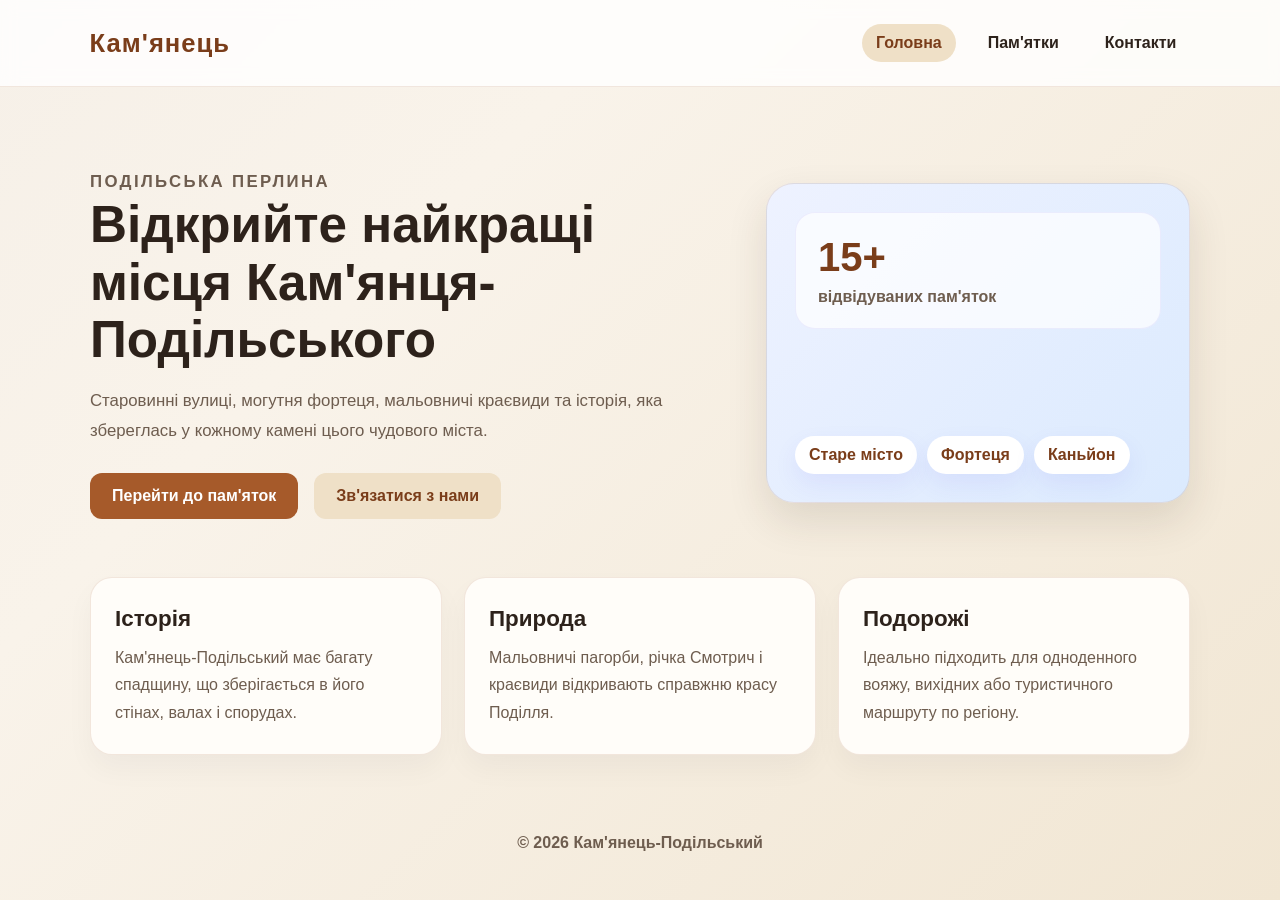
==== index.html @ 597c17f2 "Rename Main.html to index.html" ====
<!DOCTYPE html>
<html lang="uk">
<head>
    <meta charset="UTF-8">
    <meta name="viewport" content="width=device-width, initial-scale=1.0">
    <title>Головна | Кам'янець-Подільський</title>
    <link rel="stylesheet" href="style.css">
</head>
<body>
    <div class="page-shell">
        <header class="topbar">
            <div class="logo">Кам'янець</div>
            <nav class="nav">
                <a href="Main.html" class="active">Головна</a>
                <a href="reminders.html">Пам'ятки</a>
                <a href="Contact.html">Контакти</a>
            </nav>
        </header>

        <main class="container">
            <section class="hero">
                <div class="hero-copy">
                    <p class="eyebrow">Подільська перлина</p>
                    <h1>Відкрийте найкращі місця Кам'янця-Подільського</h1>
                    <p>Старовинні вулиці, могутня фортеця, мальовничі краєвиди та історія, яка збереглась у кожному камені цього чудового міста.</p>
                    <div class="hero-actions">
                        <a href="reminders.html" class="btn primary">Перейти до пам'яток</a>
                        <a href="Contact.html" class="btn secondary">Зв'язатися з нами</a>
                    </div>
                </div>

                <div class="hero-visual">
                    <div class="stats-card">
                        <span class="stat-number">15+</span>
                        <span class="stat-label">відвідуваних пам'яток</span>
                    </div>
                    <div class="mini-panel">
                        <span>Старе місто</span>
                        <span>Фортеця</span>
                        <span>Каньйон</span>
                    </div>
                </div>
            </section>

            <section class="features">
                <article class="feature-card">
                    <h3>Історія</h3>
                    <p>Кам'янець-Подільський має багату спадщину, що зберігається в його стінах, валах і спорудах.</p>
                </article>
                <article class="feature-card">
                    <h3>Природа</h3>
                    <p>Мальовничі пагорби, річка Смотрич і краєвиди відкривають справжню красу Поділля.</p>
                </article>
                <article class="feature-card">
                    <h3>Подорожі</h3>
                    <p>Ідеально підходить для одноденного вояжу, вихідних або туристичного маршруту по регіону.</p>
                </article>
            </section>
        </main>

        <footer class="site-footer">
            <p>&copy; 2026 Кам'янець-Подільський</p>
        </footer>
    </div>
</body>
</html>
---- style.css ----
:root {
    --bg: #f5efe6;
    --panel: #fffdf9;
    --primary: #a65a2a;
    --primary-dark: #7a3d1a;
    --secondary: #efe0c7;
    --text: #2d221b;
    --muted: #6e5d4f;
    --border: rgba(166, 90, 42, 0.14);
    --shadow: 0 18px 40px rgba(58, 38, 26, 0.12);
}

* {
    box-sizing: border-box;
}

body {
    margin: 0;
    font-family: Arial, Helvetica, sans-serif;
    background: linear-gradient(135deg, #f6f0e8 0%, #f9f3ea 30%, #f1e6d3 100%);
    color: var(--text);
}

img {
    max-width: 100%;
    display: block;
}

.page-shell {
    min-height: 100vh;
    display: flex;
    flex-direction: column;
}

.topbar {
    display: flex;
    justify-content: space-between;
    align-items: center;
    padding: 24px 7%;
    background: rgba(255, 255, 255, 0.8);
    backdrop-filter: blur(8px);
    border-bottom: 1px solid var(--border);
    position: sticky;
    top: 0;
    z-index: 10;
}

.logo {
    font-size: 1.6rem;
    font-weight: 700;
    color: var(--primary-dark);
    letter-spacing: 0.04em;
}

.nav {
    display: flex;
    gap: 18px;
    flex-wrap: wrap;
}

.nav a {
    text-decoration: none;
    color: var(--text);
    font-weight: 600;
    padding: 10px 14px;
    border-radius: 999px;
    transition: 0.3s ease;
}

.nav a:hover,
.nav a.active {
    background: var(--secondary);
    color: var(--primary-dark);
}

.container {
    width: min(1100px, 90%);
    margin: 0 auto;
    flex: 1;
    padding: 50px 0 40px;
}

.hero {
    display: grid;
    grid-template-columns: 1.2fr 0.8fr;
    align-items: center;
    gap: 40px;
    padding: 30px 0 40px;
}

.eyebrow {
    text-transform: uppercase;
    letter-spacing: 0.14em;
    color: var(--primary);
    font-size: 0.74rem;
    font-weight: 700;
    margin-bottom: 14px;
}

.hero-copy h1,
.intro-block h1,
.contact-info h1 {
    font-size: clamp(2.2rem, 4vw, 3.8rem);
    line-height: 1.12;
    margin: 0 0 18px;
}

.hero-copy p,
.intro-block p,
.contact-info p {
    font-size: 1.05rem;
    line-height: 1.75;
    color: var(--muted);
    margin: 0;
}

.hero-actions {
    display: flex;
    gap: 16px;
    margin-top: 28px;
    flex-wrap: wrap;
}

.btn {
    display: inline-block;
    text-decoration: none;
    border: none;
    padding: 14px 22px;
    border-radius: 12px;
    font-weight: 700;
    cursor: pointer;
    transition: transform 0.2s ease, box-shadow 0.2s ease;
}

.btn:hover {
    transform: translateY(-1px);
    box-shadow: var(--shadow);
}

.btn.primary {
    background: var(--primary);
    color: white;
}

.btn.secondary {
    background: var(--secondary);
    color: var(--primary-dark);
}

.hero-visual {
    background: linear-gradient(135deg, #eef2ff 0%, #dbeafe 100%);
    border: 1px solid var(--border);
    border-radius: 28px;
    padding: 28px;
    min-height: 320px;
    display: flex;
    flex-direction: column;
    justify-content: space-between;
    box-shadow: var(--shadow);
}

.stats-card {
    background: rgba(255, 255, 255, 0.7);
    border: 1px solid rgba(79, 70, 229, 0.08);
    border-radius: 20px;
    padding: 22px;
    display: flex;
    flex-direction: column;
    gap: 8px;
}

.stat-number {
    font-size: 2.5rem;
    font-weight: 800;
    color: var(--primary-dark);
}

.stat-label {
    color: var(--muted);
    font-weight: 600;
}

.mini-panel {
    display: flex;
    flex-wrap: wrap;
    gap: 10px;
}

.mini-panel span {
    background: white;
    border-radius: 999px;
    padding: 10px 14px;
    font-weight: 700;
    color: var(--primary-dark);
    box-shadow: 0 10px 24px rgba(79, 70, 229, 0.08);
}

.features,
.values-grid,
.team-grid {
    display: grid;
    grid-template-columns: repeat(3, minmax(180px, 1fr));
    gap: 22px;
    margin-top: 18px;
}

.feature-card,
.value-card,
.member-card {
    background: var(--panel);
    border: 1px solid var(--border);
    border-radius: 22px;
    padding: 28px 24px;
    box-shadow: 0 14px 28px rgba(15, 23, 42, 0.04);
}

.feature-card h3,
.value-card h3,
.member-card h3 {
    margin-top: 0;
    margin-bottom: 12px;
    font-size: 1.4rem;
}

.feature-card p,
.value-card p,
.member-card p {
    margin: 0;
    color: var(--muted);
    line-height: 1.7;
}

.about-page,
.contact-page {
    padding-top: 40px;
}

.intro-block {
    margin-bottom: 30px;
}

.team-section {
    margin-top: 32px;
}

.team-section h2 {
    margin-bottom: 18px;
    font-size: 2rem;
}

.heritage-list {
    display: grid;
    gap: 28px;
    margin-top: 24px;
}

.heritage-item {
    display: grid;
    grid-template-columns: 360px 1fr;
    gap: 24px;
    background: var(--panel);
    border: 1px solid var(--border);
    border-radius: 24px;
    box-shadow: 0 14px 28px rgba(15, 23, 42, 0.04);
    overflow: hidden;
}

.heritage-item img {
    width: 100%;
    height: 100%;
    min-height: 260px;
    object-fit: cover;
    display: block;
}

.heritage-text {
    padding: 28px 24px 28px 0;
}

.heritage-text h2 {
    margin-top: 0;
    margin-bottom: 12px;
    font-size: 1.8rem;
    color: var(--text);
}

.heritage-text p {
    margin: 0;
    color: var(--muted);
    line-height: 1.8;
    font-size: 1.02rem;
}

.contact-layout {
    display: grid;
    grid-template-columns: 0.9fr 1.1fr;
    gap: 30px;
    align-items: start;
}

.contact-form {
    background: var(--panel);
    border: 1px solid var(--border);
    border-radius: 24px;
    padding: 28px;
    box-shadow: var(--shadow);
    display: flex;
    flex-direction: column;
    gap: 14px;
}

.contact-form label {
    font-weight: 700;
    color: var(--text);
}

.contact-form input,
.contact-form textarea {
    width: 100%;
    padding: 14px 16px;
    border: 1px solid rgba(148, 163, 184, 0.4);
    border-radius: 12px;
    font: inherit;
    background: #f8fafc;
}

.contact-form input:focus,
.contact-form textarea:focus {
    outline: 2px solid rgba(79, 70, 229, 0.15);
    border-color: var(--primary);
}

.site-footer {
    text-align: center;
    padding: 22px 20px 32px;
    color: var(--muted);
    font-weight: 600;
}

@media (max-width: 900px) {
    .topbar {
        flex-direction: column;
        gap: 16px;
        padding-top: 18px;
        padding-bottom: 18px;
    }

    .hero,
    .contact-layout {
        grid-template-columns: 1fr;
    }

    .features,
    .values-grid,
    .team-grid {
        grid-template-columns: repeat(2, minmax(180px, 1fr));
    }

    .heritage-item {
        grid-template-columns: 1fr;
    }

    .heritage-item img {
        min-height: 240px;
    }

    .heritage-text {
        padding: 0 20px 22px;
    }

    .hero-visual {
        min-height: 240px;
    }
}

@media (max-width: 640px) {
    body {
        font-size: 15px;
    }

    .container {
        width: min(92%, 1100px);
        padding-top: 26px;
    }

    .topbar {
        padding: 16px 5%;
        background: rgba(255, 255, 255, 0.96);
    }

    .logo {
        font-size: 1.3rem;
    }

    .nav {
        width: 100%;
        justify-content: center;
        gap: 8px;
    }

    .nav a {
        flex: 1 1 auto;
        text-align: center;
        padding: 10px 10px;
        font-size: 0.92rem;
    }

    .hero {
        gap: 20px;
        padding-top: 10px;
    }

    .hero-copy h1,
    .intro-block h1,
    .contact-info h1 {
        font-size: 2.1rem;
        line-height: 1.2;
    }

    .hero-copy p,
    .intro-block p,
    .contact-info p {
        font-size: 0.98rem;
        line-height: 1.7;
    }

    .hero-actions {
        flex-direction: column;
        gap: 12px;
        margin-top: 22px;
    }

    .btn {
        width: 100%;
        text-align: center;
        padding: 14px 18px;
    }

    .hero-visual {
        min-height: 180px;
        padding: 18px;
        border-radius: 20px;
    }

    .stats-card {
        padding: 16px;
    }

    .stat-number {
        font-size: 2rem;
    }

    .mini-panel span {
        padding: 8px 12px;
        font-size: 0.82rem;
    }

    .features,
    .values-grid,
    .team-grid {
        grid-template-columns: 1fr;
        gap: 16px;
    }

    .feature-card,
    .value-card,
    .member-card,
    .contact-form {
        padding: 20px 18px;
    }

    .heritage-item {
        gap: 0;
    }

    .heritage-text h2 {
        font-size: 1.5rem;
    }

    .contact-form {
        gap: 12px;
    }

    .contact-form input,
    .contact-form textarea {
        padding: 12px 14px;
        font-size: 1rem;
    }

    .site-footer {
        padding-top: 18px;
        padding-bottom: 26px;
    }
}

@media (max-width: 420px) {
    .nav {
        flex-wrap: wrap;
    }

    .nav a {
        flex-basis: 100%;
    }

    .hero-copy h1,
    .intro-block h1,
    .contact-info h1 {
        font-size: 1.8rem;
    }
}
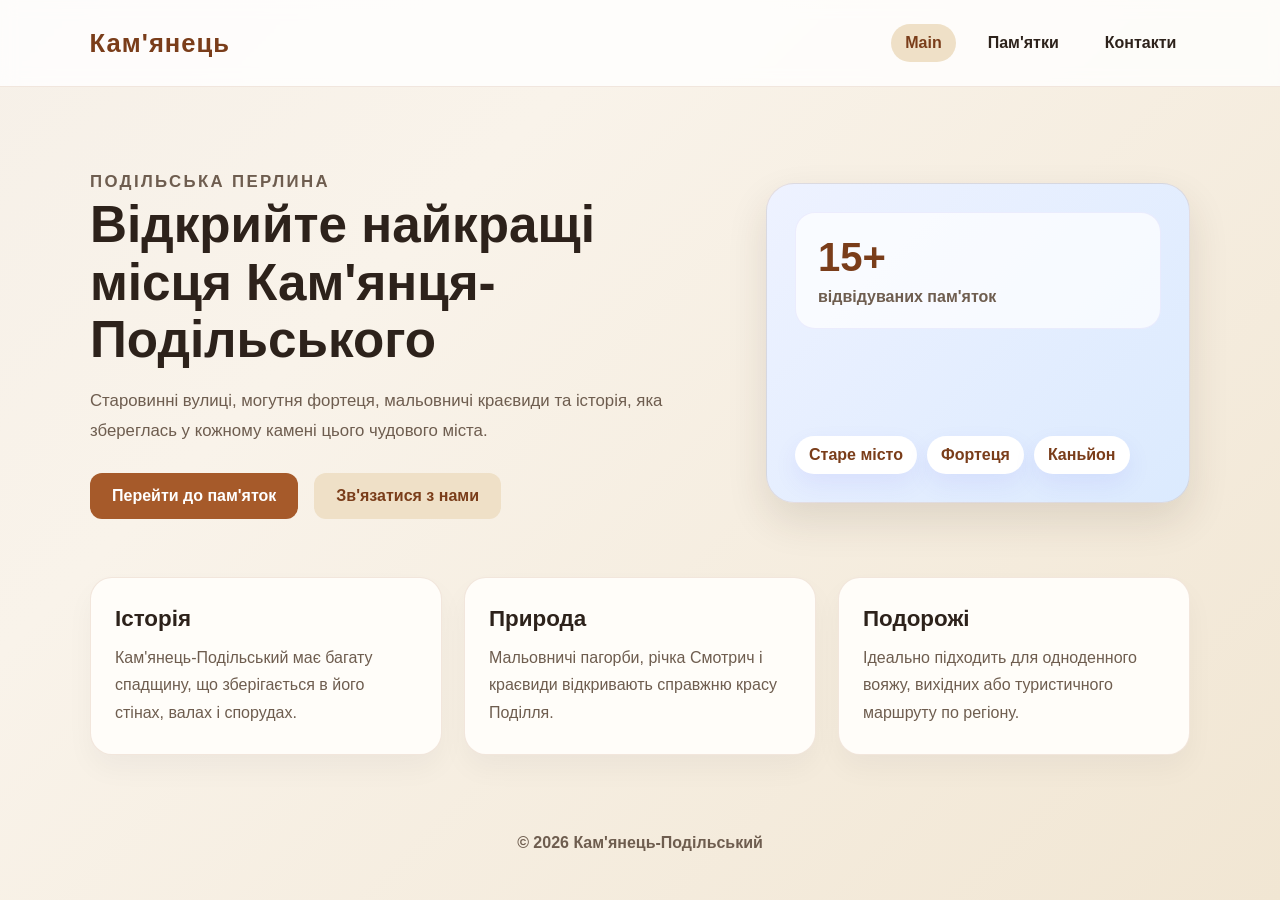
==== commit 5b305c0e: "Add files via upload" ====
--- a/index.html
+++ b/index.html
@@ -3,7 +3,7 @@
 <head>
     <meta charset="UTF-8">
     <meta name="viewport" content="width=device-width, initial-scale=1.0">
-    <title>Головна | Кам'янець-Подільський</title>
+    <title>Main | Кам'янець-Подільський</title>
     <link rel="stylesheet" href="style.css">
 </head>
 <body>
@@ -11,7 +11,7 @@
         <header class="topbar">
             <div class="logo">Кам'янець</div>
             <nav class="nav">
-                <a href="Main.html" class="active">Головна</a>
+                <a href="index.html" class="active">Main</a>
                 <a href="reminders.html">Пам'ятки</a>
                 <a href="Contact.html">Контакти</a>
             </nav>
@@ -63,4 +63,4 @@
         </footer>
     </div>
 </body>
-</html>
+</html>
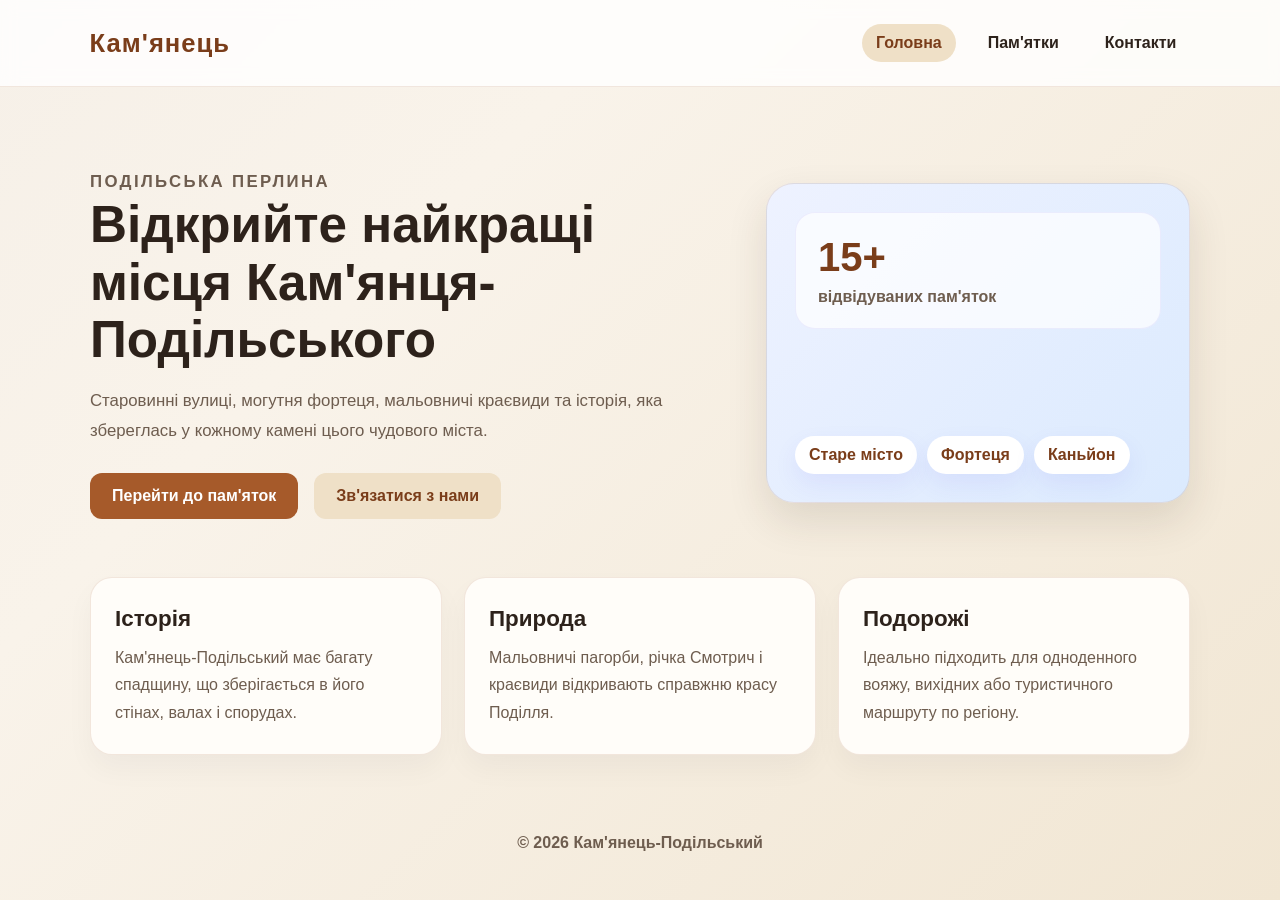
==== commit 22ae0005: "Update index.html" ====
--- a/index.html
+++ b/index.html
@@ -11,7 +11,7 @@
         <header class="topbar">
             <div class="logo">Кам'янець</div>
             <nav class="nav">
-                <a href="index.html" class="active">Main</a>
+                <a href="index.html" class="active">Головна</a>
                 <a href="reminders.html">Пам'ятки</a>
                 <a href="Contact.html">Контакти</a>
             </nav>
@@ -63,4 +63,4 @@
         </footer>
     </div>
 </body>
-</html>+</html>
